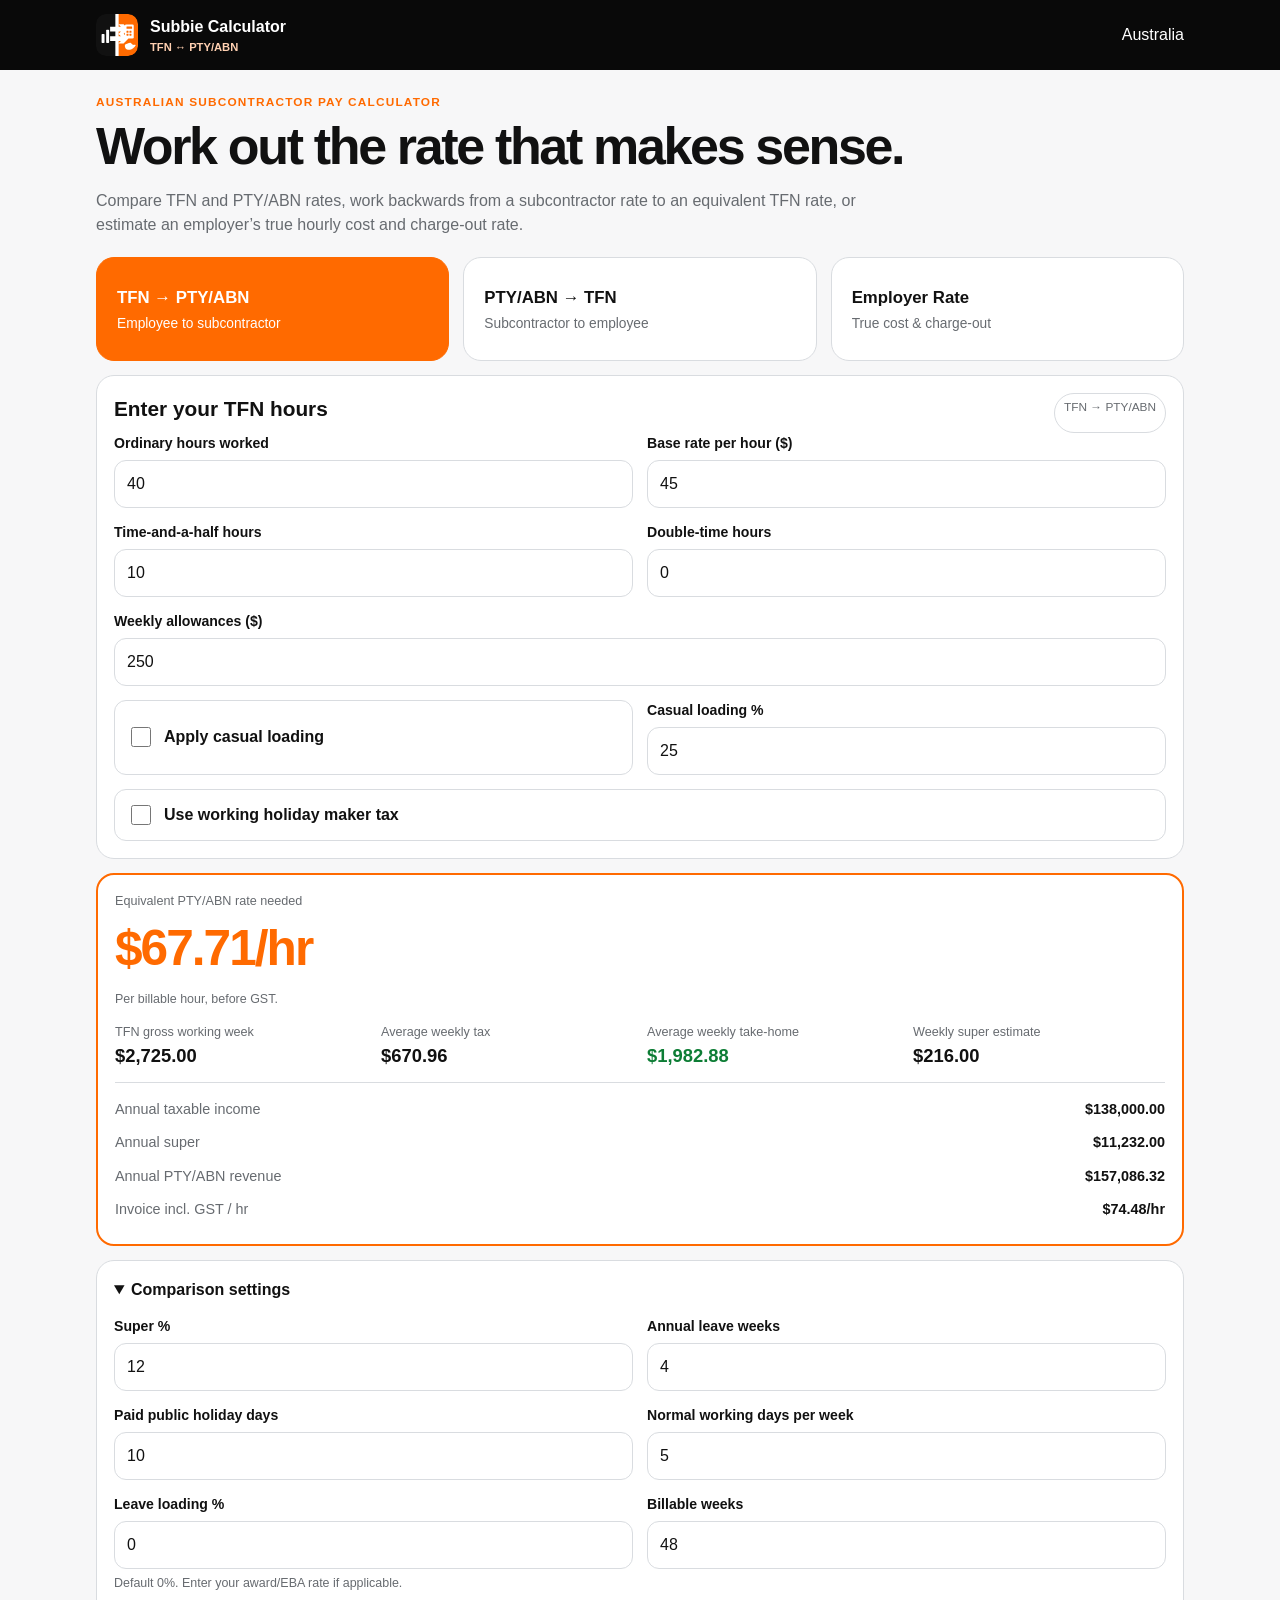
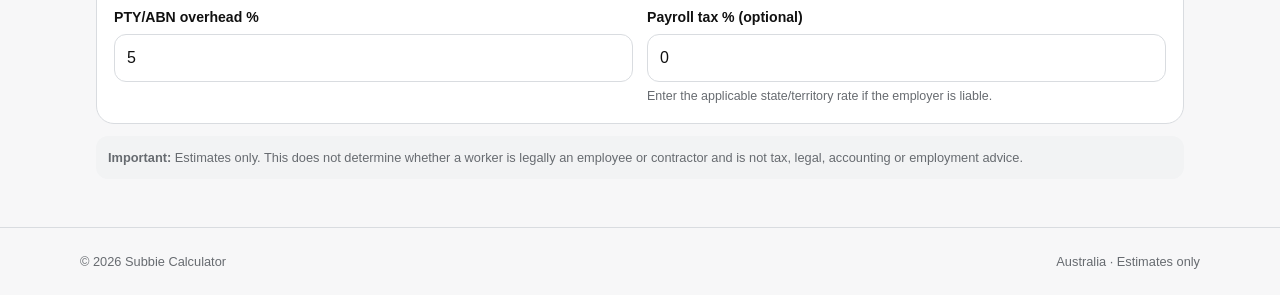
==== index.html @ 6d323750 "Publish Subbie Calculator website" ====
<!doctype html><html lang="en-AU"><head><meta charset="utf-8"><meta name="viewport" content="width=device-width,initial-scale=1,viewport-fit=cover"><meta name="theme-color" content="#ff6a00"><title>Subbie Calculator Australia</title><meta name="description" content="Australian Subbie Calculator for TFN to PTY/ABN, PTY/ABN to TFN and employer charge-out rates."><link rel="icon" href="logo.svg" type="image/svg+xml"><style>:root{color-scheme:light dark;--bg:#f7f7f8;--card:#fff;--text:#111;--muted:#676b70;--border:#d9dce0;--accent:#ff6a00;--good:#0d7d35;--soft:#f2f3f4;--nav:#090909}@media(prefers-color-scheme:dark){:root{--bg:#090909;--card:#151515;--text:#f5f5f5;--muted:#aaa;--border:#303030;--accent:#ff7a1a;--good:#4ade80;--soft:#1c1c1c}}*{box-sizing:border-box}body{margin:0;background:var(--bg);color:var(--text);font-family:-apple-system,BlinkMacSystemFont,"Segoe UI",Roboto,Arial,sans-serif;line-height:1.5}.nav{background:var(--nav);color:#fff}.navin{max-width:1120px;margin:auto;padding:14px 16px;display:flex;align-items:center;justify-content:space-between;gap:18px}.brand{display:flex;align-items:center;gap:12px;text-decoration:none;color:#fff;font-weight:850}.brand img{width:42px;height:42px;border-radius:10px}.brand small{display:block;color:#ffd0b1;font-size:.7rem}.container{max-width:1120px;margin:auto;padding:24px 16px 48px}.eyebrow{font-size:.74rem;font-weight:850;letter-spacing:.1em;text-transform:uppercase;color:var(--accent)}h1{font-size:clamp(2rem,5vw,3.25rem);line-height:1.03;letter-spacing:-.045em;margin:8px 0 12px}h2{font-size:1.3rem;margin:0 0 8px}.lede{max-width:820px;color:var(--muted)}.tabs{display:grid;grid-template-columns:repeat(3,minmax(0,1fr));gap:14px;margin:20px 0 10px}.tab{min-height:104px;border:1px solid var(--border);border-radius:18px;background:var(--card);color:var(--text);padding:18px 20px;text-align:left;cursor:pointer;display:flex;flex-direction:column;justify-content:center;gap:8px}.tab strong{font-size:1.05rem}.tab span{font-size:.86rem;color:var(--muted)}.tab.active{background:var(--accent);border-color:var(--accent);color:#fff}.tab.active span{color:#fff}.panel[hidden]{display:none}.card{background:var(--card);border:1px solid var(--border);border-radius:18px;padding:17px;margin-top:14px}.hero{border:2px solid var(--accent)}.grid{display:grid;gap:14px}.two{grid-template-columns:repeat(2,minmax(0,1fr))}.three{grid-template-columns:repeat(3,minmax(0,1fr))}.four{grid-template-columns:repeat(4,minmax(0,1fr))}.label{display:block;font-size:.88rem;font-weight:750;margin-bottom:6px}.help{color:var(--muted);font-size:.78rem;margin-top:5px}input[type=number]{width:100%;min-height:48px;border:1px solid var(--border);border-radius:12px;padding:10px 12px;background:transparent;color:var(--text);font-size:16px}input[type=checkbox]{width:20px;height:20px;accent-color:var(--accent)}.check{display:flex;align-items:center;gap:10px;border:1px solid var(--border);border-radius:12px;padding:12px}.stat{font-size:.79rem;color:var(--muted)}.big{font-size:clamp(2rem,8vw,3.1rem);font-weight:850;letter-spacing:-.04em;color:var(--accent)}.med{font-size:1.15rem;font-weight:800}.good{color:var(--good)}.rows{margin-top:12px;padding-top:10px;border-top:1px solid var(--border)}.row{display:flex;justify-content:space-between;gap:14px;padding:6px 0;font-size:.9rem}.row span:first-child{color:var(--muted)}details summary{cursor:pointer;font-weight:850}.note{background:var(--soft);border-radius:12px;padding:12px;font-size:.8rem;color:var(--muted);margin-top:12px}.sectiontop{display:flex;justify-content:space-between;gap:12px;flex-wrap:wrap}.pill{border:1px solid var(--border);border-radius:999px;padding:5px 9px;font-size:.74rem;color:var(--muted)}.footer{border-top:1px solid var(--border);padding:24px 16px;color:var(--muted);font-size:.8rem}.footerin{max-width:1120px;margin:auto;display:flex;justify-content:space-between;gap:16px;flex-wrap:wrap}@media(max-width:800px){.tabs,.two,.three,.four{grid-template-columns:1fr}.tab{min-height:88px}}</style></head><body><header class="nav"><div class="navin"><a class="brand" href="./"><img src="logo.svg" alt="Subbie Calculator logo"><span>Subbie Calculator<small>TFN ↔ PTY/ABN</small></span></a><div>Australia</div></div></header><main class="container"><section><div class="eyebrow">Australian subcontractor pay calculator</div><h1>Work out the rate that makes sense.</h1><p class="lede">Compare TFN and PTY/ABN rates, work backwards from a subcontractor rate to an equivalent TFN rate, or estimate an employer’s true hourly cost and charge-out rate.</p></section><div class="tabs"><button class="tab active" data-target="f"><strong>TFN → PTY/ABN</strong><span>Employee to subcontractor</span></button><button class="tab" data-target="r"><strong>PTY/ABN → TFN</strong><span>Subcontractor to employee</span></button><button class="tab" data-target="e"><strong>Employer Rate</strong><span>True cost & charge-out</span></button></div><section id="panel-f" class="panel"><section class="card"><div class="sectiontop"><h2>Enter your TFN hours</h2><span class="pill">TFN → PTY/ABN</span></div><div class="grid two"><label><span class="label">Ordinary hours worked</span><input id="fOrd" type="number" value="40" min="0" step="0.5"></label><label><span class="label">Base rate per hour ($)</span><input id="fRate" type="number" value="45" min="0" step="0.5"></label><label><span class="label">Time-and-a-half hours</span><input id="fHalf" type="number" value="10" min="0" step="0.5"></label><label><span class="label">Double-time hours</span><input id="fDouble" type="number" value="0" min="0" step="0.5"></label><label style="grid-column:1/-1"><span class="label">Weekly allowances ($)</span><input id="fAllow" type="number" value="250" min="0" step="5"></label></div><div class="grid two" style="margin-top:14px"><label class="check"><input id="fCasual" type="checkbox"><span><strong>Apply casual loading</strong></span></label><label><span class="label">Casual loading %</span><input id="fCasualRate" type="number" value="25" min="0" max="100" step="0.5"></label></div><label class="check" style="margin-top:14px"><input id="fWhm" type="checkbox"><span><strong>Use working holiday maker tax</strong></span></label></section><section class="card hero"><div class="stat">Equivalent PTY/ABN rate needed</div><div id="fPtyRate" class="big">—</div><div class="help">Per billable hour, before GST.</div><div class="grid four" style="margin-top:14px"><div><div class="stat">TFN gross working week</div><div id="fGross" class="med">—</div></div><div><div class="stat">Average weekly tax</div><div id="fTaxWeek" class="med">—</div></div><div><div class="stat">Average weekly take-home</div><div id="fTake" class="med good">—</div></div><div><div class="stat">Weekly super estimate</div><div id="fSuperWeek" class="med">—</div></div></div><div class="rows"><div class="row"><span>Annual taxable income</span><strong id="fTaxable">—</strong></div><div class="row"><span>Annual super</span><strong id="fAnnualSuper">—</strong></div><div class="row"><span>Annual PTY/ABN revenue</span><strong id="fRevenue">—</strong></div><div class="row"><span>Invoice incl. GST / hr</span><strong id="fGST">—</strong></div></div></section><details class="card" open><summary>Comparison settings</summary><div class="grid two" style="margin-top:14px"><label><span class="label">Super %</span><input id="fSuperRate" type="number" value="12" min="0" max="30" step="0.1"></label><label><span class="label">Annual leave weeks</span><input id="fLeave" type="number" value="4" min="0" max="10" step="0.5"></label><label><span class="label">Paid public holiday days</span><input id="fPublic" type="number" value="10" min="0" max="20" step="1"></label><label><span class="label">Normal working days per week</span><input id="fDays" type="number" value="5" min="1" max="7" step="1"></label><label><span class="label">Leave loading %</span><input id="fLeaveLoading" type="number" value="0" min="0" max="100" step="0.5"><div class="help">Default 0%. Enter your award/EBA rate if applicable.</div></label><label><span class="label">Billable weeks</span><input id="fWeeks" type="number" value="48" min="1" max="52" step="1"></label><label><span class="label">PTY/ABN overhead %</span><input id="fOverhead" type="number" value="5" min="0" max="50" step="0.5"></label><label><span class="label">Payroll tax % (optional)</span><input id="fPayroll" type="number" value="0" min="0" max="20" step="0.01"><div class="help">Enter the applicable state/territory rate if the employer is liable.</div></label></div></details></section><section id="panel-r" class="panel" hidden><section class="card"><div class="sectiontop"><h2>Enter the PTY/ABN rate</h2><span class="pill">PTY/ABN → TFN</span></div><div class="grid two"><label><span class="label">PTY/ABN rate per hour ($)</span><input id="rPty" type="number" value="70" min="0" step="0.5"></label><label><span class="label">Ordinary TFN hours</span><input id="rOrd" type="number" value="40" min="0" step="0.5"></label><label><span class="label">Time-and-a-half hours</span><input id="rHalf" type="number" value="10" min="0" step="0.5"></label><label><span class="label">Double-time hours</span><input id="rDouble" type="number" value="0" min="0" step="0.5"></label><label style="grid-column:1/-1"><span class="label">Weekly TFN allowances ($)</span><input id="rAllow" type="number" value="0" min="0" step="5"></label></div><div class="grid two" style="margin-top:14px"><label class="check"><input id="rCasual" type="checkbox"><span><strong>Equivalent TFN role is casual</strong></span></label><label><span class="label">Casual loading %</span><input id="rCasualRate" type="number" value="25" min="0" max="100" step="0.5"></label></div></section><section class="card hero"><div class="stat">Equivalent TFN base rate</div><div id="rTfn" class="big">—</div><div class="grid four" style="margin-top:14px"><div><div class="stat">Gross TFN working week</div><div id="rGross" class="med">—</div></div><div><div class="stat">PTY/ABN weekly invoice</div><div id="rInvoice" class="med">—</div></div><div><div class="stat">Annual TFN package value</div><div id="rPackage" class="med">—</div></div><div><div class="stat">Annual taxable TFN income</div><div id="rTaxable" class="med">—</div></div></div><div class="rows"><div class="row"><span>Average weekly tax</span><strong id="rTaxWeek">—</strong></div><div class="row"><span>Average weekly take-home</span><strong id="rTake">—</strong></div><div class="row"><span>Annual super</span><strong id="rSuper">—</strong></div></div></section><details class="card" open><summary>Reverse comparison settings</summary><div class="grid two" style="margin-top:14px"><label><span class="label">Super %</span><input id="rSuperRate" type="number" value="12"></label><label><span class="label">Annual leave weeks</span><input id="rLeave" type="number" value="4"></label><label><span class="label">Paid public holiday days</span><input id="rPublic" type="number" value="10"></label><label><span class="label">Normal working days per week</span><input id="rDays" type="number" value="5"></label><label><span class="label">Leave loading %</span><input id="rLeaveLoading" type="number" value="0"></label><label><span class="label">Billable weeks</span><input id="rWeeks" type="number" value="48"></label><label><span class="label">PTY/ABN overhead %</span><input id="rOverhead" type="number" value="5"></label><label><span class="label">Payroll tax %</span><input id="rPayroll" type="number" value="0"></label></div></details></section><section id="panel-e" class="panel" hidden><section class="card"><div class="sectiontop"><h2>Employer Rate Calculator</h2><span class="pill">Employer</span></div><div class="grid two"><label><span class="label">Employee base rate per hour ($)</span><input id="eRate" type="number" value="45"></label><label><span class="label">Ordinary hours</span><input id="eOrd" type="number" value="40"></label><label><span class="label">Time-and-a-half hours</span><input id="eHalf" type="number" value="10"></label><label><span class="label">Double-time hours</span><input id="eDouble" type="number" value="0"></label><label style="grid-column:1/-1"><span class="label">Weekly allowances ($)</span><input id="eAllow" type="number" value="250"></label></div><div class="grid two" style="margin-top:14px"><label class="check"><input id="eCasual" type="checkbox"><span><strong>Employee is casual</strong></span></label><label><span class="label">Casual loading %</span><input id="eCasualRate" type="number" value="25"></label></div></section><section class="card"><h2>Target profit margin</h2><div class="help" style="margin-bottom:12px">Set the profit margin you want the business to make on revenue.</div><label><span class="label">Target profit margin %</span><input id="eMargin" type="number" value="15" min="0" max="80" step="0.5"><div class="help">This is a margin on revenue, not a simple markup.</div></label></section><section class="card hero"><div class="stat">Suggested charge-out rate</div><div id="eCharge" class="big">—</div><div class="help">Per billable hour, before GST.</div><div class="grid four" style="margin-top:14px"><div><div class="stat">Gross employee working week</div><div id="eGross" class="med">—</div></div><div><div class="stat">Annual employment cost</div><div id="eCost" class="med">—</div></div><div><div class="stat">Cost per billable hour</div><div id="eCostHr" class="med">—</div></div><div><div class="stat">Charge-out incl. GST</div><div id="eGST" class="med">—</div></div></div></section><details class="card" open><summary>Employer cost settings</summary><div class="grid two" style="margin-top:14px"><label><span class="label">Super %</span><input id="eSuperRate" type="number" value="12"></label><label><span class="label">Annual leave weeks</span><input id="eLeave" type="number" value="4"></label><label><span class="label">Paid public holiday days</span><input id="ePublic" type="number" value="10"></label><label><span class="label">Normal working days per week</span><input id="eDays" type="number" value="5"></label><label><span class="label">Leave loading %</span><input id="eLeaveLoading" type="number" value="0"></label><label><span class="label">Billable weeks</span><input id="eWeeks" type="number" value="48"></label><label><span class="label">Workers comp / insurance %</span><input id="eWorkers" type="number" value="5"></label><label><span class="label">Payroll tax %</span><input id="ePayroll" type="number" value="0"></label><label style="grid-column:1/-1"><span class="label">Other employer overhead %</span><input id="eOther" type="number" value="5"></label></div></details></section><div class="note"><strong>Important:</strong> Estimates only. This does not determine whether a worker is legally an employee or contractor and is not tax, legal, accounting or employment advice.</div></main><footer class="footer"><div class="footerin"><div>© 2026 Subbie Calculator</div><div>Australia · Estimates only</div></div></footer><script>(()=>{const $=id=>document.getElementById(id),N=(id,d=0)=>{const x=Number($(id)?.value);return Number.isFinite(x)&&x>=0?x:d},M=x=>new Intl.NumberFormat('en-AU',{style:'currency',currency:'AUD',maximumFractionDigits:2}).format(Number.isFinite(x)?x:0);function tax(x){if(x<=18200)return 0;if(x<=45000)return(x-18200)*.15;if(x<=135000)return 4020+(x-45000)*.30;if(x<=190000)return 31020+(x-135000)*.37;return 51370+(x-190000)*.45}function whm(x){if(x<=45000)return x*.15;if(x<=135000)return 6750+(x-45000)*.30;if(x<=190000)return 33750+(x-135000)*.37;return 54100+(x-190000)*.45}function pkg(p){const er=p.rate*(p.casual?1+p.casualRate:1),op=p.ord*er,hp=p.half*er*1.5,dp=p.dbl*er*2,w=op+hp+dp,h=p.ord+p.half+p.dbl,g=w+p.allow,leave=p.casual?0:p.leave,ww=w*p.weeks,aa=p.allow*p.weeks,pl=op*leave,ll=pl*(p.casual?0:p.leaveLoading),ph=p.casual?0:(p.ord/Math.max(1,p.days))*p.publicDays,taxable=ww+aa+pl+ll,it=p.whm?whm(taxable):tax(taxable),med=p.whm?0:taxable*.02,td=it+med,after=Math.max(0,taxable-td),as=op*(p.weeks+leave)*p.superRate,ev=taxable+as,pt=ev*p.payroll,before=ev+pt,rev=before/(1-Math.min(.95,p.overhead)),bill=Math.max(0,h*p.weeks-ph),rate=bill?rev/bill:0;return{er,op,hp,dp,w,h,g,ph,taxable,it,med,td,after,as,ev,pt,rev,bill,rate}}function fp(){return{ord:N('fOrd'),rate:N('fRate'),half:N('fHalf'),dbl:N('fDouble'),allow:N('fAllow'),casual:$('fCasual').checked,casualRate:N('fCasualRate')/100,whm:$('fWhm').checked,superRate:N('fSuperRate')/100,leave:N('fLeave'),leaveLoading:N('fLeaveLoading')/100,publicDays:N('fPublic'),days:N('fDays',5),weeks:Math.max(1,N('fWeeks',48)),overhead:N('fOverhead')/100,payroll:N('fPayroll')/100}}function cf(){const p=fp(),r=pkg(p);$('fPtyRate').textContent=M(r.rate)+'/hr';$('fGross').textContent=M(r.g);$('fTaxWeek').textContent=M(r.td/52);$('fTake').textContent=M(r.after/52);$('fSuperWeek').textContent=M(r.op*p.superRate);$('fTaxable').textContent=M(r.taxable);$('fAnnualSuper').textContent=M(r.as);$('fRevenue').textContent=M(r.rev);$('fGST').textContent=M(r.rate*1.1)+'/hr'}function rp(base){return pkg({ord:N('rOrd'),rate:base,half:N('rHalf'),dbl:N('rDouble'),allow:N('rAllow'),casual:$('rCasual').checked,casualRate:N('rCasualRate')/100,whm:false,superRate:N('rSuperRate')/100,leave:N('rLeave'),leaveLoading:N('rLeaveLoading')/100,publicDays:N('rPublic'),days:N('rDays',5),weeks:Math.max(1,N('rWeeks',48)),overhead:N('rOverhead')/100,payroll:N('rPayroll')/100})}function cr(){const target=N('rPty');let lo=0,hi=Math.max(100,target*2+50);while(rp(hi).rate<target&&hi<10000)hi*=2;for(let i=0;i<80;i++){const m=(lo+hi)/2;rp(m).rate<target?lo=m:hi=m}const base=(lo+hi)/2,r=rp(base);$('rTfn').textContent=M(base)+'/hr';$('rGross').textContent=M(r.g);$('rInvoice').textContent=M(target*r.h);$('rPackage').textContent=M(r.ev+r.pt);$('rTaxable').textContent=M(r.taxable);$('rTaxWeek').textContent=M(r.td/52);$('rTake').textContent=M(r.after/52);$('rSuper').textContent=M(r.as)}function ce(){const rate=N('eRate'),ord=N('eOrd'),half=N('eHalf'),dbl=N('eDouble'),allow=N('eAllow'),casual=$('eCasual').checked,cl=N('eCasualRate')/100,sr=N('eSuperRate')/100,leave=casual?0:N('eLeave'),ll=casual?0:N('eLeaveLoading')/100,pub=casual?0:N('ePublic'),days=Math.max(1,N('eDays',5)),weeks=Math.max(1,N('eWeeks',48)),workers=N('eWorkers')/100,payroll=N('ePayroll')/100,other=N('eOther')/100,margin=Math.min(.95,N('eMargin')/100),er=rate*(casual?1+cl:1),op=ord*er,hp=half*er*1.5,dp=dbl*er*2,w=op+hp+dp,g=w+allow,h=ord+half+dbl,ww=w*weeks,aa=allow*weeks,pl=op*leave,load=pl*ll,coreW=ww+aa+pl+load,as=op*(weeks+leave)*sr,base=coreW+as,wc=base*workers,pt=base*payroll,ov=base*other,cost=base+wc+pt+ov,ph=(ord/days)*pub,bill=Math.max(0,h*weeks-ph),ch=bill?cost/bill:0,charge=margin<.95?ch/(1-margin):ch;$('eCharge').textContent=M(charge)+'/hr';$('eGross').textContent=M(g);$('eCost').textContent=M(cost);$('eCostHr').textContent=M(ch)+'/hr';$('eGST').textContent=M(charge*1.1)+'/hr'}function all(){cf();cr();ce()}document.querySelectorAll('input').forEach(x=>{x.addEventListener('input',all);x.addEventListener('change',all)});document.querySelectorAll('.tab').forEach(b=>b.addEventListener('click',()=>{document.querySelectorAll('.tab').forEach(x=>x.classList.toggle('active',x===b));document.querySelectorAll('.panel').forEach(p=>p.hidden=p.id!=='panel-'+b.dataset.target)}));all()})();</script></body></html>
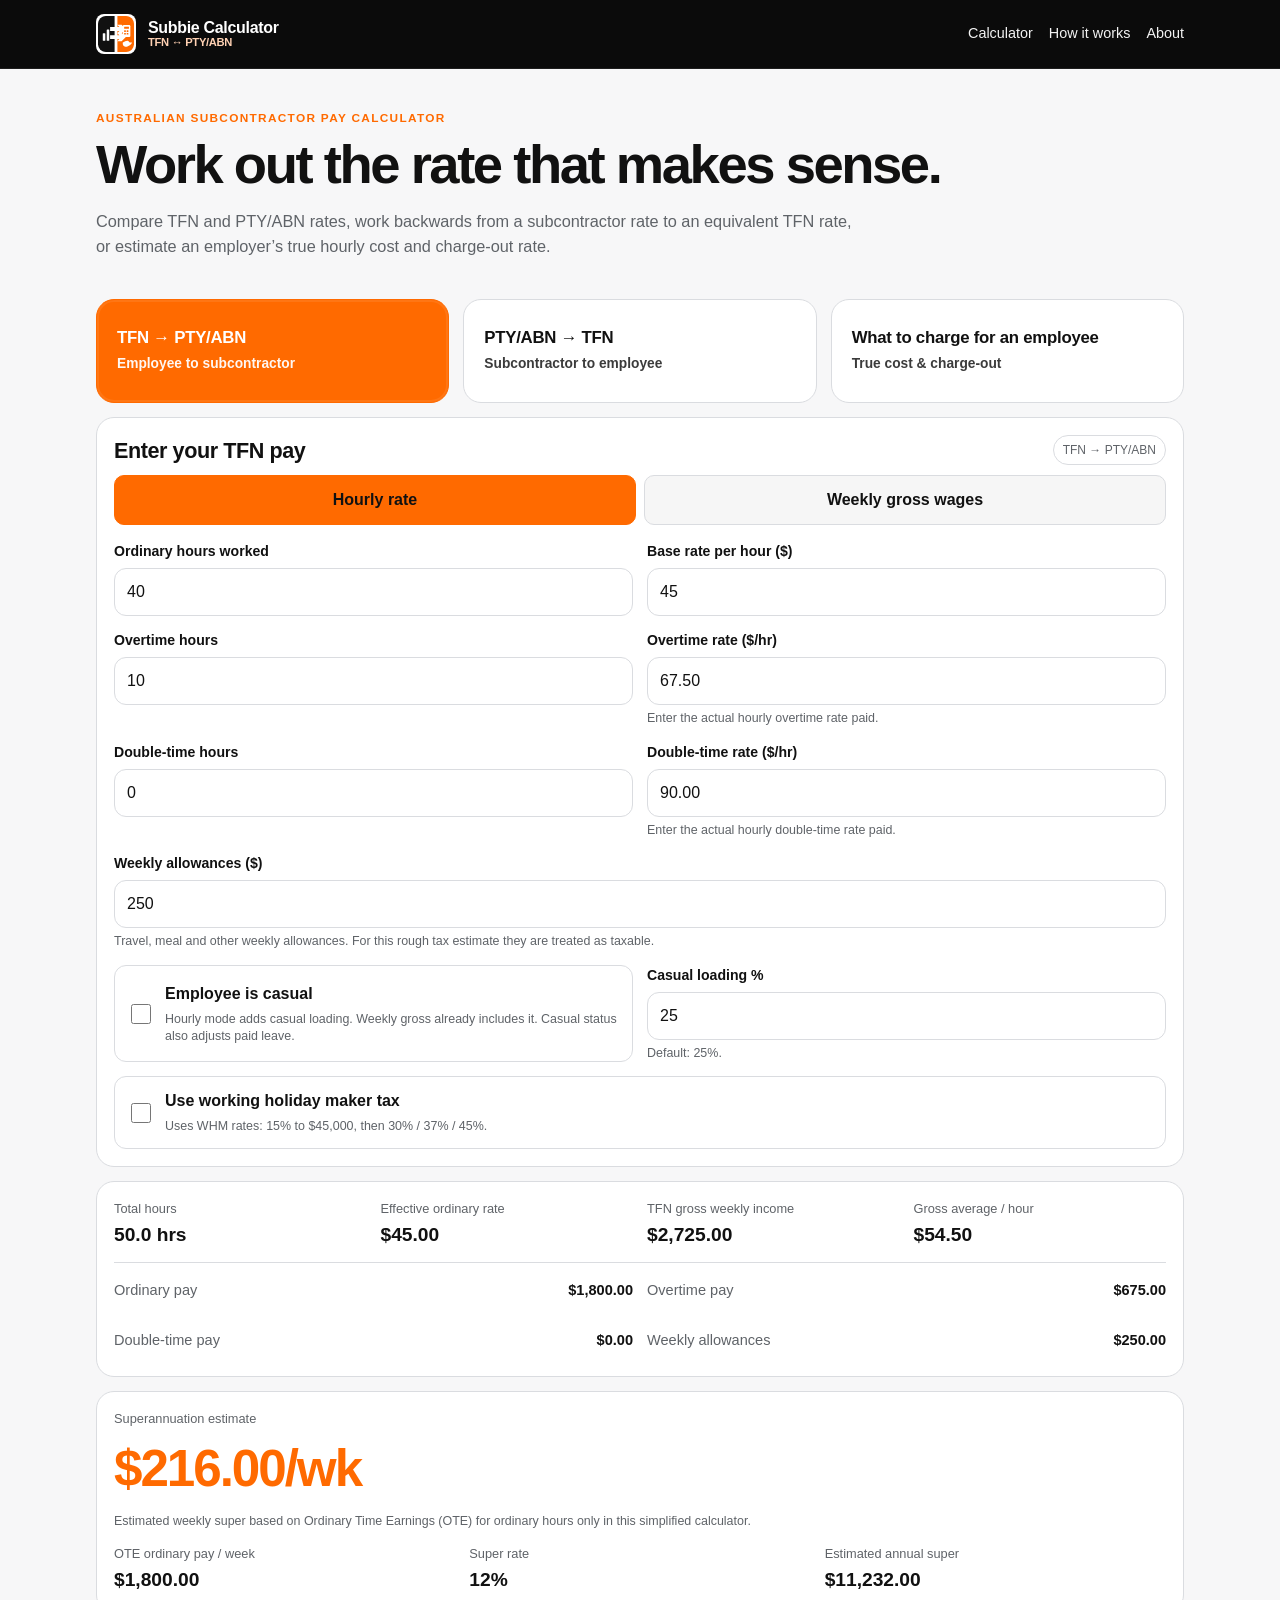
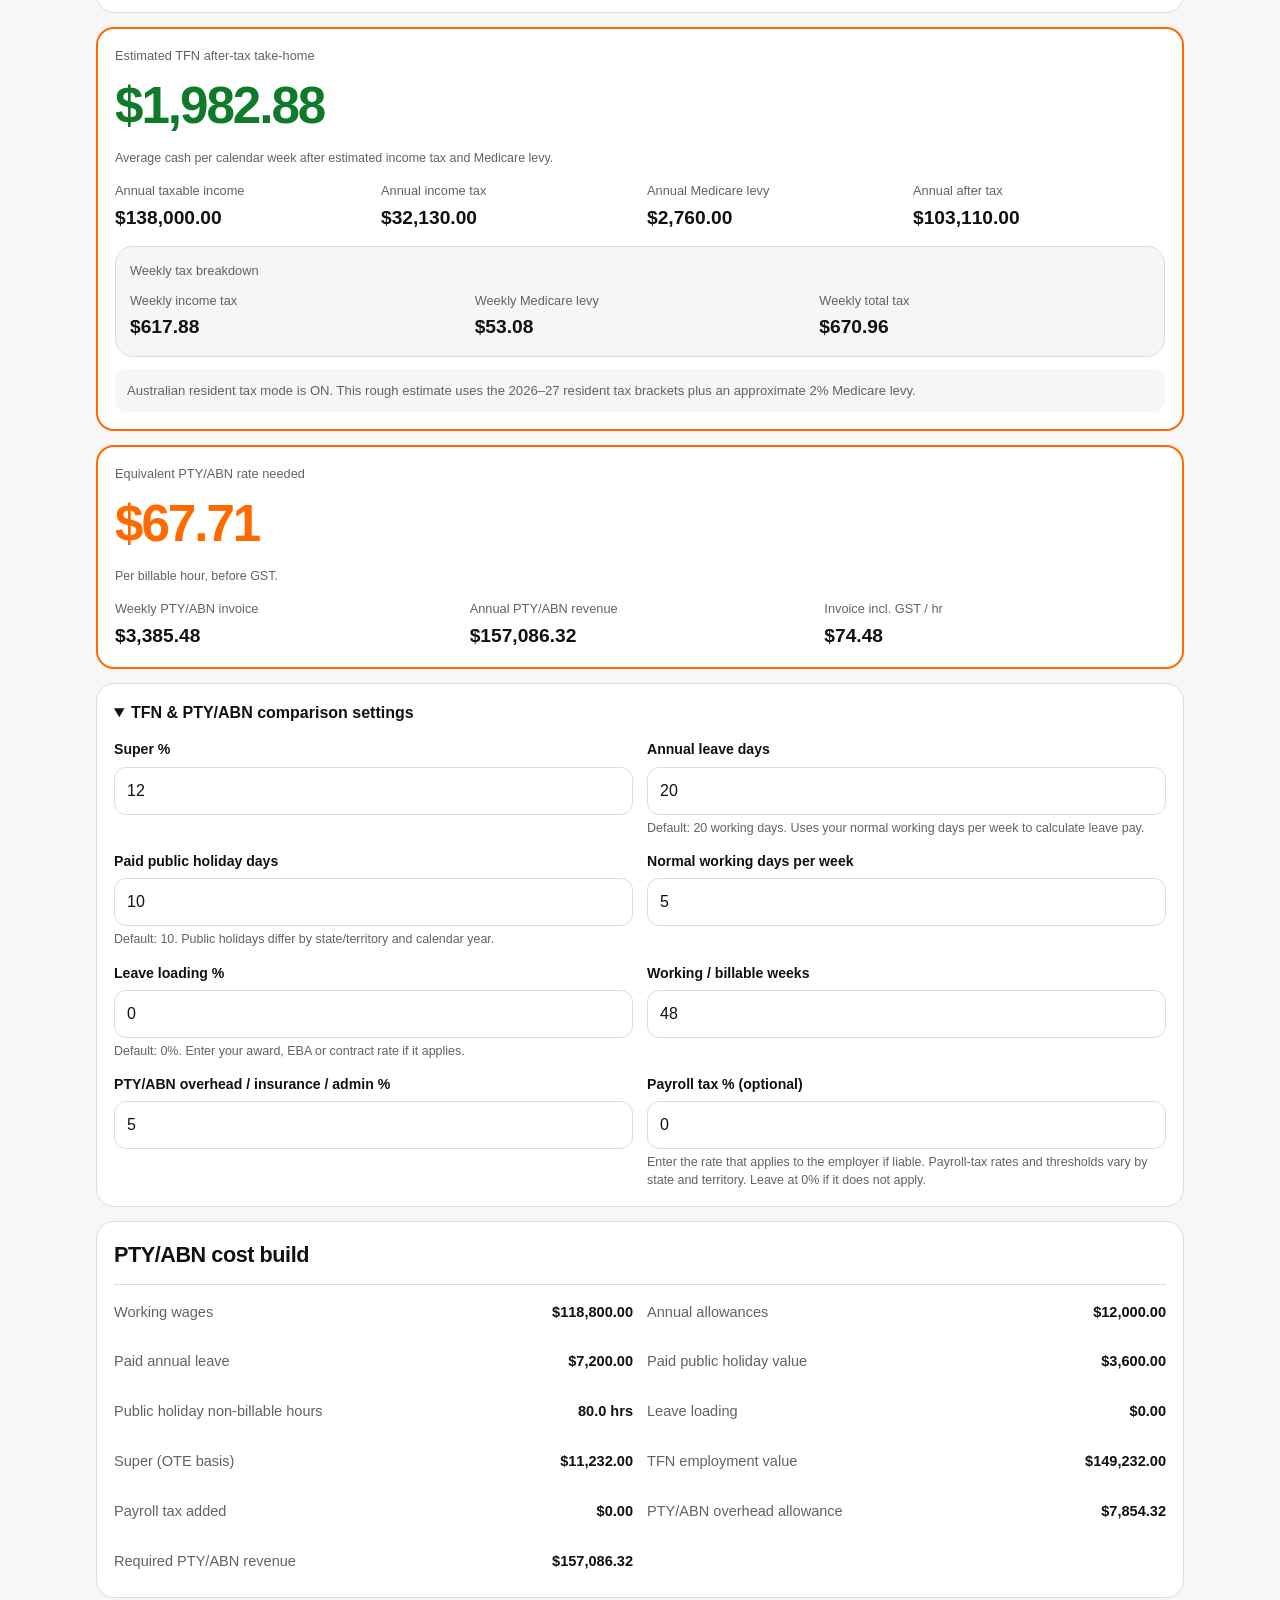
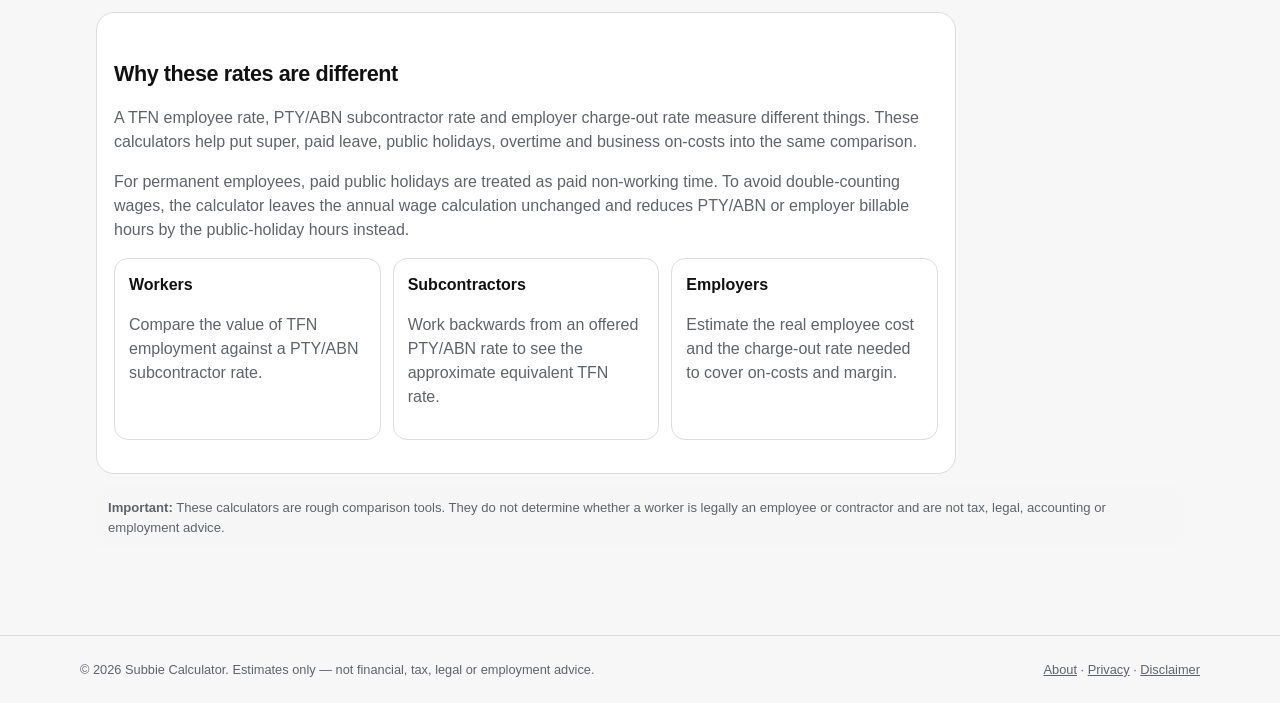
==== commit 46ddb107: "Deploy latest Subbie Calculator" ====
--- a/index.html
+++ b/index.html
@@ -1 +1,21 @@
-<!doctype html><html lang="en-AU"><head><meta charset="utf-8"><meta name="viewport" content="width=device-width,initial-scale=1,viewport-fit=cover"><meta name="theme-color" content="#ff6a00"><title>Subbie Calculator Australia</title><meta name="description" content="Australian Subbie Calculator for TFN to PTY/ABN, PTY/ABN to TFN and employer charge-out rates."><link rel="icon" href="logo.svg" type="image/svg+xml"><style>:root{color-scheme:light dark;--bg:#f7f7f8;--card:#fff;--text:#111;--muted:#676b70;--border:#d9dce0;--accent:#ff6a00;--good:#0d7d35;--soft:#f2f3f4;--nav:#090909}@media(prefers-color-scheme:dark){:root{--bg:#090909;--card:#151515;--text:#f5f5f5;--muted:#aaa;--border:#303030;--accent:#ff7a1a;--good:#4ade80;--soft:#1c1c1c}}*{box-sizing:border-box}body{margin:0;background:var(--bg);color:var(--text);font-family:-apple-system,BlinkMacSystemFont,"Segoe UI",Roboto,Arial,sans-serif;line-height:1.5}.nav{background:var(--nav);color:#fff}.navin{max-width:1120px;margin:auto;padding:14px 16px;display:flex;align-items:center;justify-content:space-between;gap:18px}.brand{display:flex;align-items:center;gap:12px;text-decoration:none;color:#fff;font-weight:850}.brand img{width:42px;height:42px;border-radius:10px}.brand small{display:block;color:#ffd0b1;font-size:.7rem}.container{max-width:1120px;margin:auto;padding:24px 16px 48px}.eyebrow{font-size:.74rem;font-weight:850;letter-spacing:.1em;text-transform:uppercase;color:var(--accent)}h1{font-size:clamp(2rem,5vw,3.25rem);line-height:1.03;letter-spacing:-.045em;margin:8px 0 12px}h2{font-size:1.3rem;margin:0 0 8px}.lede{max-width:820px;color:var(--muted)}.tabs{display:grid;grid-template-columns:repeat(3,minmax(0,1fr));gap:14px;margin:20px 0 10px}.tab{min-height:104px;border:1px solid var(--border);border-radius:18px;background:var(--card);color:var(--text);padding:18px 20px;text-align:left;cursor:pointer;display:flex;flex-direction:column;justify-content:center;gap:8px}.tab strong{font-size:1.05rem}.tab span{font-size:.86rem;color:var(--muted)}.tab.active{background:var(--accent);border-color:var(--accent);color:#fff}.tab.active span{color:#fff}.panel[hidden]{display:none}.card{background:var(--card);border:1px solid var(--border);border-radius:18px;padding:17px;margin-top:14px}.hero{border:2px solid var(--accent)}.grid{display:grid;gap:14px}.two{grid-template-columns:repeat(2,minmax(0,1fr))}.three{grid-template-columns:repeat(3,minmax(0,1fr))}.four{grid-template-columns:repeat(4,minmax(0,1fr))}.label{display:block;font-size:.88rem;font-weight:750;margin-bottom:6px}.help{color:var(--muted);font-size:.78rem;margin-top:5px}input[type=number]{width:100%;min-height:48px;border:1px solid var(--border);border-radius:12px;padding:10px 12px;background:transparent;color:var(--text);font-size:16px}input[type=checkbox]{width:20px;height:20px;accent-color:var(--accent)}.check{display:flex;align-items:center;gap:10px;border:1px solid var(--border);border-radius:12px;padding:12px}.stat{font-size:.79rem;color:var(--muted)}.big{font-size:clamp(2rem,8vw,3.1rem);font-weight:850;letter-spacing:-.04em;color:var(--accent)}.med{font-size:1.15rem;font-weight:800}.good{color:var(--good)}.rows{margin-top:12px;padding-top:10px;border-top:1px solid var(--border)}.row{display:flex;justify-content:space-between;gap:14px;padding:6px 0;font-size:.9rem}.row span:first-child{color:var(--muted)}details summary{cursor:pointer;font-weight:850}.note{background:var(--soft);border-radius:12px;padding:12px;font-size:.8rem;color:var(--muted);margin-top:12px}.sectiontop{display:flex;justify-content:space-between;gap:12px;flex-wrap:wrap}.pill{border:1px solid var(--border);border-radius:999px;padding:5px 9px;font-size:.74rem;color:var(--muted)}.footer{border-top:1px solid var(--border);padding:24px 16px;color:var(--muted);font-size:.8rem}.footerin{max-width:1120px;margin:auto;display:flex;justify-content:space-between;gap:16px;flex-wrap:wrap}@media(max-width:800px){.tabs,.two,.three,.four{grid-template-columns:1fr}.tab{min-height:88px}}</style></head><body><header class="nav"><div class="navin"><a class="brand" href="./"><img src="logo.svg" alt="Subbie Calculator logo"><span>Subbie Calculator<small>TFN ↔ PTY/ABN</small></span></a><div>Australia</div></div></header><main class="container"><section><div class="eyebrow">Australian subcontractor pay calculator</div><h1>Work out the rate that makes sense.</h1><p class="lede">Compare TFN and PTY/ABN rates, work backwards from a subcontractor rate to an equivalent TFN rate, or estimate an employer’s true hourly cost and charge-out rate.</p></section><div class="tabs"><button class="tab active" data-target="f"><strong>TFN → PTY/ABN</strong><span>Employee to subcontractor</span></button><button class="tab" data-target="r"><strong>PTY/ABN → TFN</strong><span>Subcontractor to employee</span></button><button class="tab" data-target="e"><strong>Employer Rate</strong><span>True cost & charge-out</span></button></div><section id="panel-f" class="panel"><section class="card"><div class="sectiontop"><h2>Enter your TFN hours</h2><span class="pill">TFN → PTY/ABN</span></div><div class="grid two"><label><span class="label">Ordinary hours worked</span><input id="fOrd" type="number" value="40" min="0" step="0.5"></label><label><span class="label">Base rate per hour ($)</span><input id="fRate" type="number" value="45" min="0" step="0.5"></label><label><span class="label">Time-and-a-half hours</span><input id="fHalf" type="number" value="10" min="0" step="0.5"></label><label><span class="label">Double-time hours</span><input id="fDouble" type="number" value="0" min="0" step="0.5"></label><label style="grid-column:1/-1"><span class="label">Weekly allowances ($)</span><input id="fAllow" type="number" value="250" min="0" step="5"></label></div><div class="grid two" style="margin-top:14px"><label class="check"><input id="fCasual" type="checkbox"><span><strong>Apply casual loading</strong></span></label><label><span class="label">Casual loading %</span><input id="fCasualRate" type="number" value="25" min="0" max="100" step="0.5"></label></div><label class="check" style="margin-top:14px"><input id="fWhm" type="checkbox"><span><strong>Use working holiday maker tax</strong></span></label></section><section class="card hero"><div class="stat">Equivalent PTY/ABN rate needed</div><div id="fPtyRate" class="big">—</div><div class="help">Per billable hour, before GST.</div><div class="grid four" style="margin-top:14px"><div><div class="stat">TFN gross working week</div><div id="fGross" class="med">—</div></div><div><div class="stat">Average weekly tax</div><div id="fTaxWeek" class="med">—</div></div><div><div class="stat">Average weekly take-home</div><div id="fTake" class="med good">—</div></div><div><div class="stat">Weekly super estimate</div><div id="fSuperWeek" class="med">—</div></div></div><div class="rows"><div class="row"><span>Annual taxable income</span><strong id="fTaxable">—</strong></div><div class="row"><span>Annual super</span><strong id="fAnnualSuper">—</strong></div><div class="row"><span>Annual PTY/ABN revenue</span><strong id="fRevenue">—</strong></div><div class="row"><span>Invoice incl. GST / hr</span><strong id="fGST">—</strong></div></div></section><details class="card" open><summary>Comparison settings</summary><div class="grid two" style="margin-top:14px"><label><span class="label">Super %</span><input id="fSuperRate" type="number" value="12" min="0" max="30" step="0.1"></label><label><span class="label">Annual leave weeks</span><input id="fLeave" type="number" value="4" min="0" max="10" step="0.5"></label><label><span class="label">Paid public holiday days</span><input id="fPublic" type="number" value="10" min="0" max="20" step="1"></label><label><span class="label">Normal working days per week</span><input id="fDays" type="number" value="5" min="1" max="7" step="1"></label><label><span class="label">Leave loading %</span><input id="fLeaveLoading" type="number" value="0" min="0" max="100" step="0.5"><div class="help">Default 0%. Enter your award/EBA rate if applicable.</div></label><label><span class="label">Billable weeks</span><input id="fWeeks" type="number" value="48" min="1" max="52" step="1"></label><label><span class="label">PTY/ABN overhead %</span><input id="fOverhead" type="number" value="5" min="0" max="50" step="0.5"></label><label><span class="label">Payroll tax % (optional)</span><input id="fPayroll" type="number" value="0" min="0" max="20" step="0.01"><div class="help">Enter the applicable state/territory rate if the employer is liable.</div></label></div></details></section><section id="panel-r" class="panel" hidden><section class="card"><div class="sectiontop"><h2>Enter the PTY/ABN rate</h2><span class="pill">PTY/ABN → TFN</span></div><div class="grid two"><label><span class="label">PTY/ABN rate per hour ($)</span><input id="rPty" type="number" value="70" min="0" step="0.5"></label><label><span class="label">Ordinary TFN hours</span><input id="rOrd" type="number" value="40" min="0" step="0.5"></label><label><span class="label">Time-and-a-half hours</span><input id="rHalf" type="number" value="10" min="0" step="0.5"></label><label><span class="label">Double-time hours</span><input id="rDouble" type="number" value="0" min="0" step="0.5"></label><label style="grid-column:1/-1"><span class="label">Weekly TFN allowances ($)</span><input id="rAllow" type="number" value="0" min="0" step="5"></label></div><div class="grid two" style="margin-top:14px"><label class="check"><input id="rCasual" type="checkbox"><span><strong>Equivalent TFN role is casual</strong></span></label><label><span class="label">Casual loading %</span><input id="rCasualRate" type="number" value="25" min="0" max="100" step="0.5"></label></div></section><section class="card hero"><div class="stat">Equivalent TFN base rate</div><div id="rTfn" class="big">—</div><div class="grid four" style="margin-top:14px"><div><div class="stat">Gross TFN working week</div><div id="rGross" class="med">—</div></div><div><div class="stat">PTY/ABN weekly invoice</div><div id="rInvoice" class="med">—</div></div><div><div class="stat">Annual TFN package value</div><div id="rPackage" class="med">—</div></div><div><div class="stat">Annual taxable TFN income</div><div id="rTaxable" class="med">—</div></div></div><div class="rows"><div class="row"><span>Average weekly tax</span><strong id="rTaxWeek">—</strong></div><div class="row"><span>Average weekly take-home</span><strong id="rTake">—</strong></div><div class="row"><span>Annual super</span><strong id="rSuper">—</strong></div></div></section><details class="card" open><summary>Reverse comparison settings</summary><div class="grid two" style="margin-top:14px"><label><span class="label">Super %</span><input id="rSuperRate" type="number" value="12"></label><label><span class="label">Annual leave weeks</span><input id="rLeave" type="number" value="4"></label><label><span class="label">Paid public holiday days</span><input id="rPublic" type="number" value="10"></label><label><span class="label">Normal working days per week</span><input id="rDays" type="number" value="5"></label><label><span class="label">Leave loading %</span><input id="rLeaveLoading" type="number" value="0"></label><label><span class="label">Billable weeks</span><input id="rWeeks" type="number" value="48"></label><label><span class="label">PTY/ABN overhead %</span><input id="rOverhead" type="number" value="5"></label><label><span class="label">Payroll tax %</span><input id="rPayroll" type="number" value="0"></label></div></details></section><section id="panel-e" class="panel" hidden><section class="card"><div class="sectiontop"><h2>Employer Rate Calculator</h2><span class="pill">Employer</span></div><div class="grid two"><label><span class="label">Employee base rate per hour ($)</span><input id="eRate" type="number" value="45"></label><label><span class="label">Ordinary hours</span><input id="eOrd" type="number" value="40"></label><label><span class="label">Time-and-a-half hours</span><input id="eHalf" type="number" value="10"></label><label><span class="label">Double-time hours</span><input id="eDouble" type="number" value="0"></label><label style="grid-column:1/-1"><span class="label">Weekly allowances ($)</span><input id="eAllow" type="number" value="250"></label></div><div class="grid two" style="margin-top:14px"><label class="check"><input id="eCasual" type="checkbox"><span><strong>Employee is casual</strong></span></label><label><span class="label">Casual loading %</span><input id="eCasualRate" type="number" value="25"></label></div></section><section class="card"><h2>Target profit margin</h2><div class="help" style="margin-bottom:12px">Set the profit margin you want the business to make on revenue.</div><label><span class="label">Target profit margin %</span><input id="eMargin" type="number" value="15" min="0" max="80" step="0.5"><div class="help">This is a margin on revenue, not a simple markup.</div></label></section><section class="card hero"><div class="stat">Suggested charge-out rate</div><div id="eCharge" class="big">—</div><div class="help">Per billable hour, before GST.</div><div class="grid four" style="margin-top:14px"><div><div class="stat">Gross employee working week</div><div id="eGross" class="med">—</div></div><div><div class="stat">Annual employment cost</div><div id="eCost" class="med">—</div></div><div><div class="stat">Cost per billable hour</div><div id="eCostHr" class="med">—</div></div><div><div class="stat">Charge-out incl. GST</div><div id="eGST" class="med">—</div></div></div></section><details class="card" open><summary>Employer cost settings</summary><div class="grid two" style="margin-top:14px"><label><span class="label">Super %</span><input id="eSuperRate" type="number" value="12"></label><label><span class="label">Annual leave weeks</span><input id="eLeave" type="number" value="4"></label><label><span class="label">Paid public holiday days</span><input id="ePublic" type="number" value="10"></label><label><span class="label">Normal working days per week</span><input id="eDays" type="number" value="5"></label><label><span class="label">Leave loading %</span><input id="eLeaveLoading" type="number" value="0"></label><label><span class="label">Billable weeks</span><input id="eWeeks" type="number" value="48"></label><label><span class="label">Workers comp / insurance %</span><input id="eWorkers" type="number" value="5"></label><label><span class="label">Payroll tax %</span><input id="ePayroll" type="number" value="0"></label><label style="grid-column:1/-1"><span class="label">Other employer overhead %</span><input id="eOther" type="number" value="5"></label></div></details></section><div class="note"><strong>Important:</strong> Estimates only. This does not determine whether a worker is legally an employee or contractor and is not tax, legal, accounting or employment advice.</div></main><footer class="footer"><div class="footerin"><div>© 2026 Subbie Calculator</div><div>Australia · Estimates only</div></div></footer><script>(()=>{const $=id=>document.getElementById(id),N=(id,d=0)=>{const x=Number($(id)?.value);return Number.isFinite(x)&&x>=0?x:d},M=x=>new Intl.NumberFormat('en-AU',{style:'currency',currency:'AUD',maximumFractionDigits:2}).format(Number.isFinite(x)?x:0);function tax(x){if(x<=18200)return 0;if(x<=45000)return(x-18200)*.15;if(x<=135000)return 4020+(x-45000)*.30;if(x<=190000)return 31020+(x-135000)*.37;return 51370+(x-190000)*.45}function whm(x){if(x<=45000)return x*.15;if(x<=135000)return 6750+(x-45000)*.30;if(x<=190000)return 33750+(x-135000)*.37;return 54100+(x-190000)*.45}function pkg(p){const er=p.rate*(p.casual?1+p.casualRate:1),op=p.ord*er,hp=p.half*er*1.5,dp=p.dbl*er*2,w=op+hp+dp,h=p.ord+p.half+p.dbl,g=w+p.allow,leave=p.casual?0:p.leave,ww=w*p.weeks,aa=p.allow*p.weeks,pl=op*leave,ll=pl*(p.casual?0:p.leaveLoading),ph=p.casual?0:(p.ord/Math.max(1,p.days))*p.publicDays,taxable=ww+aa+pl+ll,it=p.whm?whm(taxable):tax(taxable),med=p.whm?0:taxable*.02,td=it+med,after=Math.max(0,taxable-td),as=op*(p.weeks+leave)*p.superRate,ev=taxable+as,pt=ev*p.payroll,before=ev+pt,rev=before/(1-Math.min(.95,p.overhead)),bill=Math.max(0,h*p.weeks-ph),rate=bill?rev/bill:0;return{er,op,hp,dp,w,h,g,ph,taxable,it,med,td,after,as,ev,pt,rev,bill,rate}}function fp(){return{ord:N('fOrd'),rate:N('fRate'),half:N('fHalf'),dbl:N('fDouble'),allow:N('fAllow'),casual:$('fCasual').checked,casualRate:N('fCasualRate')/100,whm:$('fWhm').checked,superRate:N('fSuperRate')/100,leave:N('fLeave'),leaveLoading:N('fLeaveLoading')/100,publicDays:N('fPublic'),days:N('fDays',5),weeks:Math.max(1,N('fWeeks',48)),overhead:N('fOverhead')/100,payroll:N('fPayroll')/100}}function cf(){const p=fp(),r=pkg(p);$('fPtyRate').textContent=M(r.rate)+'/hr';$('fGross').textContent=M(r.g);$('fTaxWeek').textContent=M(r.td/52);$('fTake').textContent=M(r.after/52);$('fSuperWeek').textContent=M(r.op*p.superRate);$('fTaxable').textContent=M(r.taxable);$('fAnnualSuper').textContent=M(r.as);$('fRevenue').textContent=M(r.rev);$('fGST').textContent=M(r.rate*1.1)+'/hr'}function rp(base){return pkg({ord:N('rOrd'),rate:base,half:N('rHalf'),dbl:N('rDouble'),allow:N('rAllow'),casual:$('rCasual').checked,casualRate:N('rCasualRate')/100,whm:false,superRate:N('rSuperRate')/100,leave:N('rLeave'),leaveLoading:N('rLeaveLoading')/100,publicDays:N('rPublic'),days:N('rDays',5),weeks:Math.max(1,N('rWeeks',48)),overhead:N('rOverhead')/100,payroll:N('rPayroll')/100})}function cr(){const target=N('rPty');let lo=0,hi=Math.max(100,target*2+50);while(rp(hi).rate<target&&hi<10000)hi*=2;for(let i=0;i<80;i++){const m=(lo+hi)/2;rp(m).rate<target?lo=m:hi=m}const base=(lo+hi)/2,r=rp(base);$('rTfn').textContent=M(base)+'/hr';$('rGross').textContent=M(r.g);$('rInvoice').textContent=M(target*r.h);$('rPackage').textContent=M(r.ev+r.pt);$('rTaxable').textContent=M(r.taxable);$('rTaxWeek').textContent=M(r.td/52);$('rTake').textContent=M(r.after/52);$('rSuper').textContent=M(r.as)}function ce(){const rate=N('eRate'),ord=N('eOrd'),half=N('eHalf'),dbl=N('eDouble'),allow=N('eAllow'),casual=$('eCasual').checked,cl=N('eCasualRate')/100,sr=N('eSuperRate')/100,leave=casual?0:N('eLeave'),ll=casual?0:N('eLeaveLoading')/100,pub=casual?0:N('ePublic'),days=Math.max(1,N('eDays',5)),weeks=Math.max(1,N('eWeeks',48)),workers=N('eWorkers')/100,payroll=N('ePayroll')/100,other=N('eOther')/100,margin=Math.min(.95,N('eMargin')/100),er=rate*(casual?1+cl:1),op=ord*er,hp=half*er*1.5,dp=dbl*er*2,w=op+hp+dp,g=w+allow,h=ord+half+dbl,ww=w*weeks,aa=allow*weeks,pl=op*leave,load=pl*ll,coreW=ww+aa+pl+load,as=op*(weeks+leave)*sr,base=coreW+as,wc=base*workers,pt=base*payroll,ov=base*other,cost=base+wc+pt+ov,ph=(ord/days)*pub,bill=Math.max(0,h*weeks-ph),ch=bill?cost/bill:0,charge=margin<.95?ch/(1-margin):ch;$('eCharge').textContent=M(charge)+'/hr';$('eGross').textContent=M(g);$('eCost').textContent=M(cost);$('eCostHr').textContent=M(ch)+'/hr';$('eGST').textContent=M(charge*1.1)+'/hr'}function all(){cf();cr();ce()}document.querySelectorAll('input').forEach(x=>{x.addEventListener('input',all);x.addEventListener('change',all)});document.querySelectorAll('.tab').forEach(b=>b.addEventListener('click',()=>{document.querySelectorAll('.tab').forEach(x=>x.classList.toggle('active',x===b));document.querySelectorAll('.panel').forEach(p=>p.hidden=p.id!=='panel-'+b.dataset.target)}));all()})();</script></body></html>+<!doctype html>
+<html lang="en-AU">
+<head>
+  <meta charset="utf-8">
+  <meta name="viewport" content="width=device-width, initial-scale=1, viewport-fit=cover">
+  <meta name="theme-color" content="#ff6a00">
+  <meta name="description" content="Australian Subbie Calculator for TFN to PTY/ABN, PTY/ABN to TFN and employer charge-out rates, including overtime, super, leave, public holidays, payroll tax and business costs.">
+  <meta property="og:title" content="Subbie Calculator">
+  <meta property="og:description" content="Compare TFN income with an estimated equivalent PTY/ABN hourly rate, including overtime, super, weekly tax estimates, casual loading, allowances and business costs.">
+  <meta property="og:type" content="website">
+  <meta property="og:locale" content="en_AU">
+  <link rel="icon" href="logo.svg" type="image/svg+xml">
+  <link rel="apple-touch-icon" href="logo.svg">
+  <title>Subbie Calculator Australia</title>
+  <link rel="stylesheet" href="style.css">
+</head>
+<body>
+<div id="app-loading" style="padding:24px;font-family:system-ui,sans-serif">Loading Subbie Calculator…</div>
+<script>Promise.all(['base.html','forward.html','reverse.html','employer.html','ending.html'].map(f=>fetch(f).then(r=>{if(!r.ok)throw new Error('Could not load '+f);return r.text()}))).then(parts=>{document.body.innerHTML=parts.join('');const s=document.createElement('script');s.src='app.js';document.body.appendChild(s)}).catch(()=>{document.getElementById('app-loading').textContent='Could not load Subbie Calculator. Please refresh the page.'})</script>
+</body>
+</html>
--- a/style.css
+++ b/style.css
@@ -0,0 +1,112 @@
+:root{
+  color-scheme:light dark;
+  --bg:#f7f7f8;
+  --card:#ffffff;
+  --text:#111111;
+  --muted:#5f6368;
+  --border:#dadce0;
+  --accent:#ff6a00;
+  --accent-strong:#ff5a00;
+  --good:#0f7a2a;
+  --soft:#f6f6f6;
+  --nav:#0b0b0b;
+  --navtext:#ffffff;
+}
+@media(prefers-color-scheme:dark){
+  :root{
+    --bg:#0b0b0b;
+    --card:#151515;
+    --text:#f5f5f5;
+    --muted:#b0b0b0;
+    --border:#2f2f2f;
+    --accent:#ff7a1a;
+    --accent-strong:#ff6a00;
+    --good:#3ed06b;
+    --soft:#1a1a1a;
+    --nav:#000000;
+    --navtext:#ffffff;
+  }
+}
+*{box-sizing:border-box}
+html{-webkit-text-size-adjust:100%;scroll-behavior:smooth}
+body{margin:0;background:var(--bg);color:var(--text);font-family:-apple-system,BlinkMacSystemFont,"Segoe UI",Roboto,Arial,sans-serif;line-height:1.5}
+a{color:inherit}
+.site-header{background:var(--nav);color:var(--navtext);border-bottom:1px solid rgba(255,255,255,.08)}
+.nav{max-width:1120px;margin:auto;display:flex;align-items:center;justify-content:space-between;gap:18px;padding:14px 16px}
+.brand{display:flex;align-items:center;gap:12px;text-decoration:none;font-weight:800;letter-spacing:-.02em}
+.brand img{height:40px;width:auto;display:block;border-radius:8px;background:#fff;padding:2px}
+.brand-copy{display:flex;flex-direction:column;line-height:1.05}
+.brand-copy strong{font-size:1rem}
+.brand-copy small{font-size:.70rem;font-weight:600;color:#ffd1b3}
+.nav-links{display:flex;align-items:center;gap:16px;flex-wrap:wrap}
+.nav-links a{text-decoration:none;font-size:.9rem;color:#f3f3f3}
+.nav-links a:hover{text-decoration:underline}
+.container{max-width:1120px;margin:0 auto;padding:24px 16px 48px}
+.hero-copy{max-width:860px;padding:12px 0 4px}
+.eyebrow{text-transform:uppercase;letter-spacing:.11em;font-size:.74rem;font-weight:800;color:var(--accent)}
+h1{font-size:clamp(2rem,5vw,3.4rem);line-height:1.03;letter-spacing:-.045em;margin:8px 0 12px}
+h2{font-size:1.35rem;letter-spacing:-.02em;margin:0 0 8px}
+h3{font-size:1rem;margin:0 0 6px}
+.lede{font-size:1.02rem;color:var(--muted);max-width:760px}
+.grid{display:grid;gap:14px}
+.two{grid-template-columns:repeat(2,minmax(0,1fr))}
+.three{grid-template-columns:repeat(3,minmax(0,1fr))}
+.four{grid-template-columns:repeat(4,minmax(0,1fr))}
+.five{grid-template-columns:repeat(5,minmax(0,1fr))}
+@media(max-width:760px){
+  .two,.three,.four,.five{grid-template-columns:1fr}
+  .nav{align-items:flex-start}
+  .nav-links{justify-content:flex-end}
+  .brand-copy small{display:none}
+  .brand img{height:34px}
+}
+.card{background:var(--card);border:1px solid var(--border);border-radius:18px;padding:17px;margin-top:14px}
+.hero-card{border:2px solid var(--accent)}
+.label{display:block;font-size:.88rem;font-weight:700;margin-bottom:6px}
+.help{color:var(--muted);font-size:.78rem;margin-top:5px;line-height:1.4}
+input[type="number"]{width:100%;min-height:48px;border:1px solid var(--border);border-radius:12px;padding:10px 12px;font-size:16px;background:transparent;color:var(--text);outline:none}
+input[type="number"]:focus{border-color:var(--accent);box-shadow:0 0 0 3px color-mix(in srgb,var(--accent) 20%,transparent)}
+input[type="checkbox"]{width:20px;height:20px;accent-color:var(--accent);flex:0 0 auto}
+.check{display:flex;align-items:center;gap:11px;border:1px solid var(--border);border-radius:12px;padding:12px;min-height:56px}
+.stat-title{font-size:.8rem;color:var(--muted)}
+.big{font-size:clamp(2rem,8vw,3.2rem);font-weight:850;letter-spacing:-.04em;margin-top:3px;overflow-wrap:anywhere}
+.medium{font-size:1.2rem;font-weight:800;margin-top:3px;overflow-wrap:anywhere}
+.accent{color:var(--accent)} .good{color:var(--good)}
+.rows{margin-top:12px;border-top:1px solid var(--border);padding-top:10px}
+.row{display:flex;justify-content:space-between;gap:16px;padding:7px 0;font-size:.91rem}
+.row span:first-child{color:var(--muted)}
+details summary{cursor:pointer;font-weight:800}
+.note{background:var(--soft);border-radius:12px;padding:12px;font-size:.82rem;color:var(--muted);line-height:1.48;margin-top:12px}
+.notice{border-left:4px solid var(--accent);padding:9px 10px;margin-top:10px;font-size:.82rem;color:var(--muted);background:var(--soft);border-radius:9px}
+.actions{display:flex;gap:10px;flex-wrap:wrap;margin-top:14px}
+button,.button{min-height:44px;border:1px solid var(--border);border-radius:11px;padding:10px 14px;font-size:.92rem;font-weight:750;cursor:pointer;background:var(--card);color:var(--text);text-decoration:none;display:inline-flex;align-items:center;justify-content:center}
+.button.primary, button.primary{background:var(--accent);border-color:var(--accent);color:#fff}
+.prose{max-width:860px}
+.prose p,.prose li{color:var(--muted)}
+.prose h2{margin-top:28px}
+.mini-grid{display:grid;grid-template-columns:repeat(3,minmax(0,1fr));gap:12px;margin:16px 0}
+@media(max-width:680px){.mini-grid{grid-template-columns:1fr}}
+.info-card{padding:14px;border:1px solid var(--border);border-radius:14px;background:var(--card)}
+.ad-slot{display:none}
+.footer{border-top:1px solid var(--border);margin-top:38px;padding:24px 16px;color:var(--muted);font-size:.8rem}
+.footer-inner{max-width:1120px;margin:auto;display:flex;justify-content:space-between;gap:18px;flex-wrap:wrap}
+.footer a{color:var(--muted)}
+.pill{display:inline-flex;align-items:center;border:1px solid var(--border);border-radius:999px;padding:5px 9px;font-size:.76rem;color:var(--muted)}
+.logo-banner{max-width:560px;width:100%;height:auto;display:block;border-radius:14px;border:1px solid var(--border);background:#fff;padding:8px}
+.inline-highlight{color:var(--accent);font-weight:800}
+.calc-tabs{display:grid;grid-template-columns:repeat(3,minmax(0,1fr));gap:14px;margin:20px 0 10px}
+.calc-tab{min-height:104px;border:1px solid var(--border);border-radius:18px;background:var(--card);color:var(--text);padding:18px 20px;cursor:pointer;display:flex;flex-direction:column;align-items:flex-start;justify-content:center;gap:8px;text-align:left;line-height:1.15}
+.calc-tab:hover{border-color:var(--accent)}
+.calc-tab.active{background:var(--accent);border-color:var(--accent);color:#fff;box-shadow:0 0 0 2px rgba(255,255,255,.08) inset}
+.calc-panel[hidden]{display:none}
+.calc-title{display:block;font-size:1.05rem;font-weight:850;letter-spacing:-.015em}
+.calc-label{display:block;font-size:.86rem;font-weight:600;opacity:.82;line-height:1.35;margin-top:0}
+.calc-tab.active .calc-label{opacity:.95}
+.section-top{display:flex;justify-content:space-between;align-items:flex-start;gap:12px;flex-wrap:wrap}
+.mode-pill{display:inline-flex;align-items:center;border:1px solid var(--border);border-radius:999px;padding:5px 9px;font-size:.75rem;color:var(--muted)}
+@media(max-width:900px){.calc-tabs{grid-template-columns:1fr}.calc-tab{min-height:88px}}
+.pay-mode{display:flex;gap:8px;flex-wrap:wrap;margin:0 0 16px}
+.pay-mode button{flex:1;padding:12px;border:1px solid var(--border);border-radius:10px;background:var(--soft);color:var(--text);font:inherit;font-weight:700;cursor:pointer}
+.pay-mode button[aria-pressed="true"]{background:var(--accent);color:#111;border-color:var(--accent)}
+.pay-mode button:focus-visible{outline:3px solid var(--text);outline-offset:2px}
+[hidden]{display:none!important}
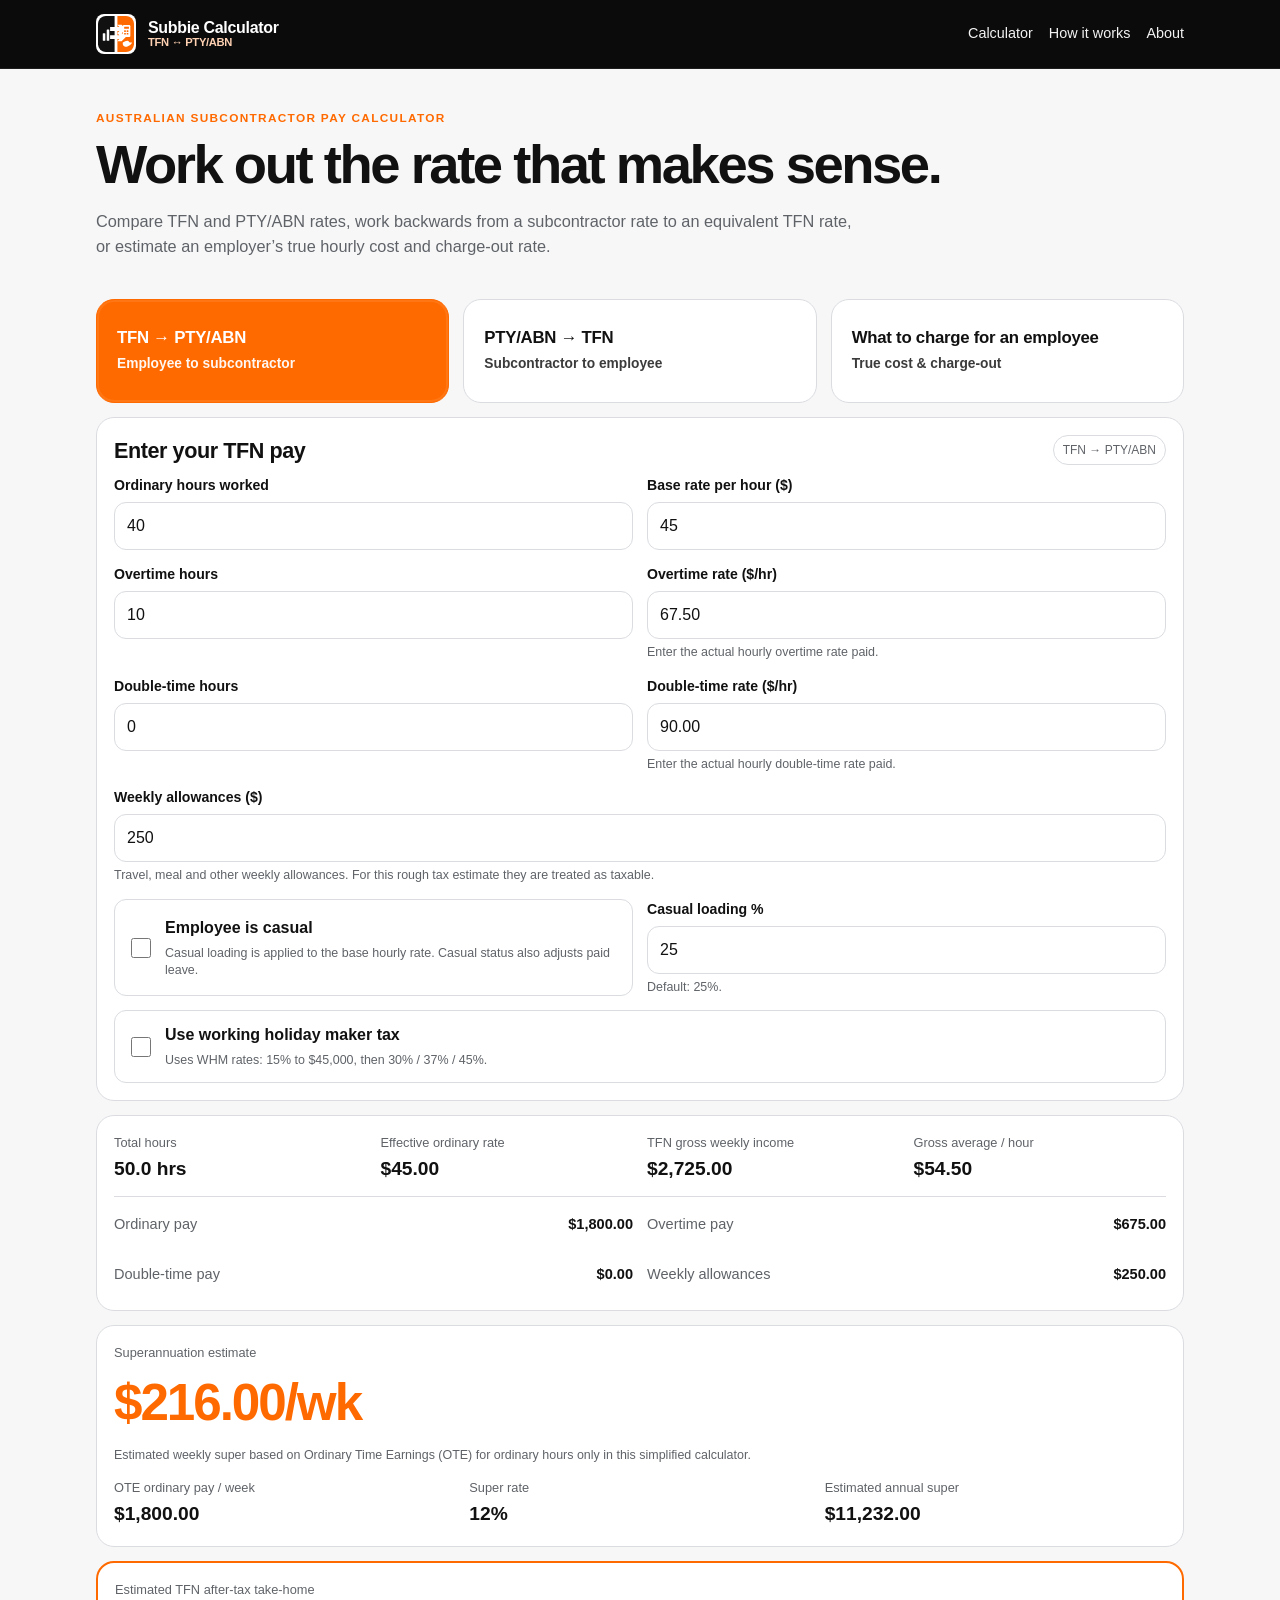
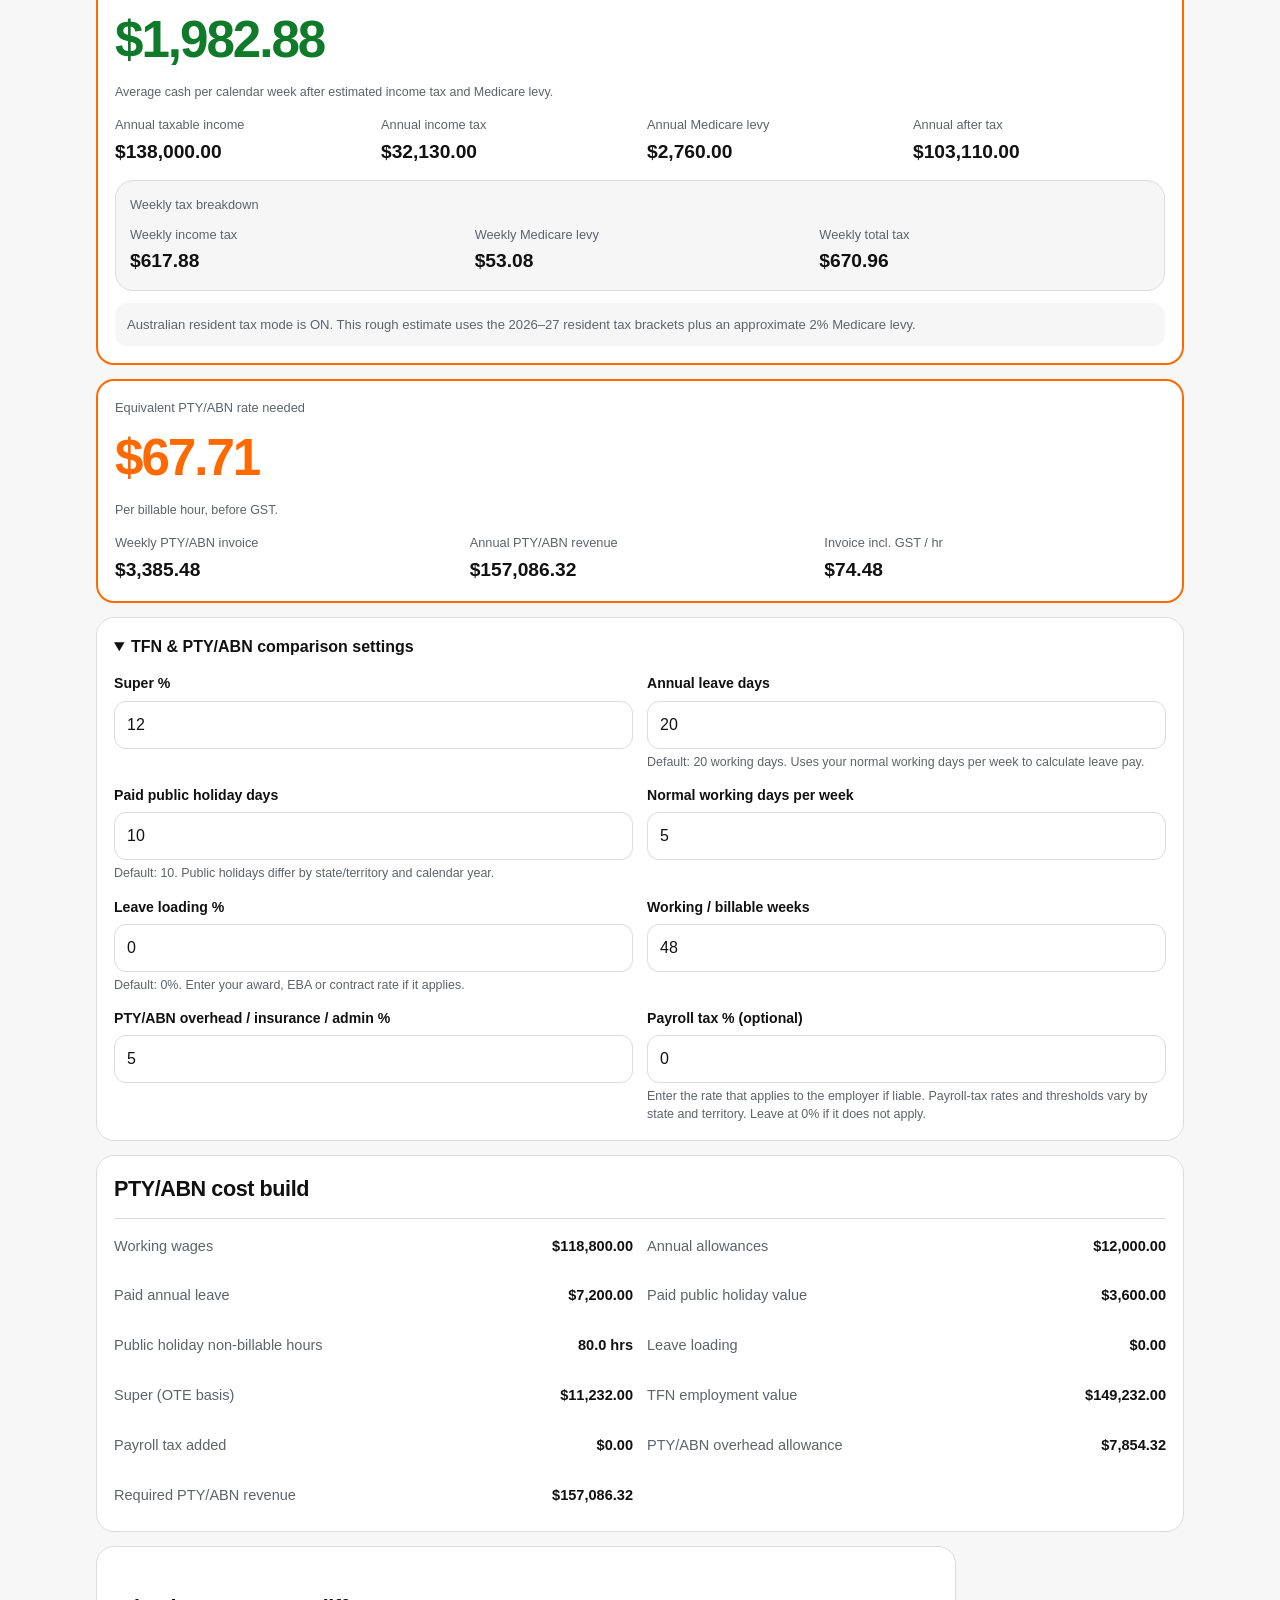
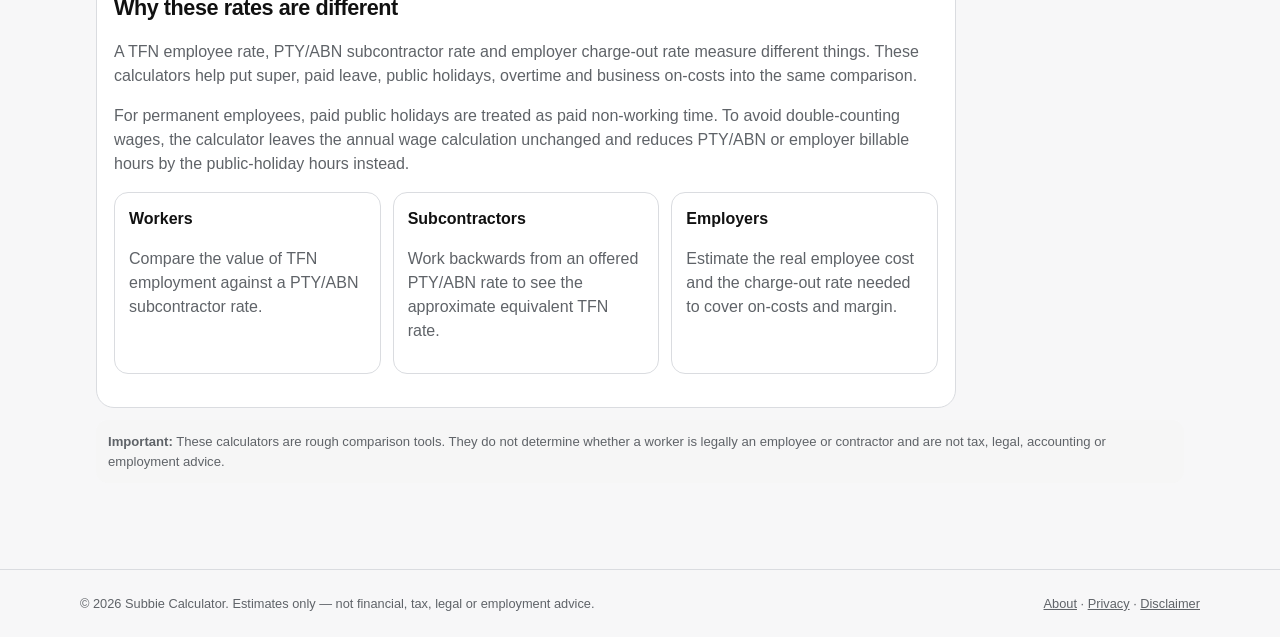
==== commit 1d936d7f: "Remove weekly gross wage option from calculator UI" ====
--- a/index.html
+++ b/index.html
@@ -13,9 +13,10 @@
   <link rel="apple-touch-icon" href="logo.svg">
   <title>Subbie Calculator Australia</title>
   <link rel="stylesheet" href="style.css">
+  <style>.pay-mode{display:none!important}</style>
 </head>
 <body>
 <div id="app-loading" style="padding:24px;font-family:system-ui,sans-serif">Loading Subbie Calculator…</div>
-<script>Promise.all(['base.html','forward.html','reverse.html','employer.html','ending.html'].map(f=>fetch(f).then(r=>{if(!r.ok)throw new Error('Could not load '+f);return r.text()}))).then(parts=>{document.body.innerHTML=parts.join('');const s=document.createElement('script');s.src='app.js';document.body.appendChild(s)}).catch(()=>{document.getElementById('app-loading').textContent='Could not load Subbie Calculator. Please refresh the page.'})</script>
+<script>Promise.all(['base.html','forward.html','reverse.html','employer.html','ending.html'].map(f=>fetch(f).then(r=>{if(!r.ok)throw new Error('Could not load '+f);return r.text()}))).then(parts=>{document.body.innerHTML=parts.join('');const casualHelp=document.querySelector('#fCasual')?.closest('label')?.querySelector('.help');if(casualHelp)casualHelp.textContent='Casual loading is applied to the base hourly rate. Casual status also adjusts paid leave.';const s=document.createElement('script');s.src='app.js';document.body.appendChild(s)}).catch(()=>{document.getElementById('app-loading').textContent='Could not load Subbie Calculator. Please refresh the page.'})</script>
 </body>
 </html>
